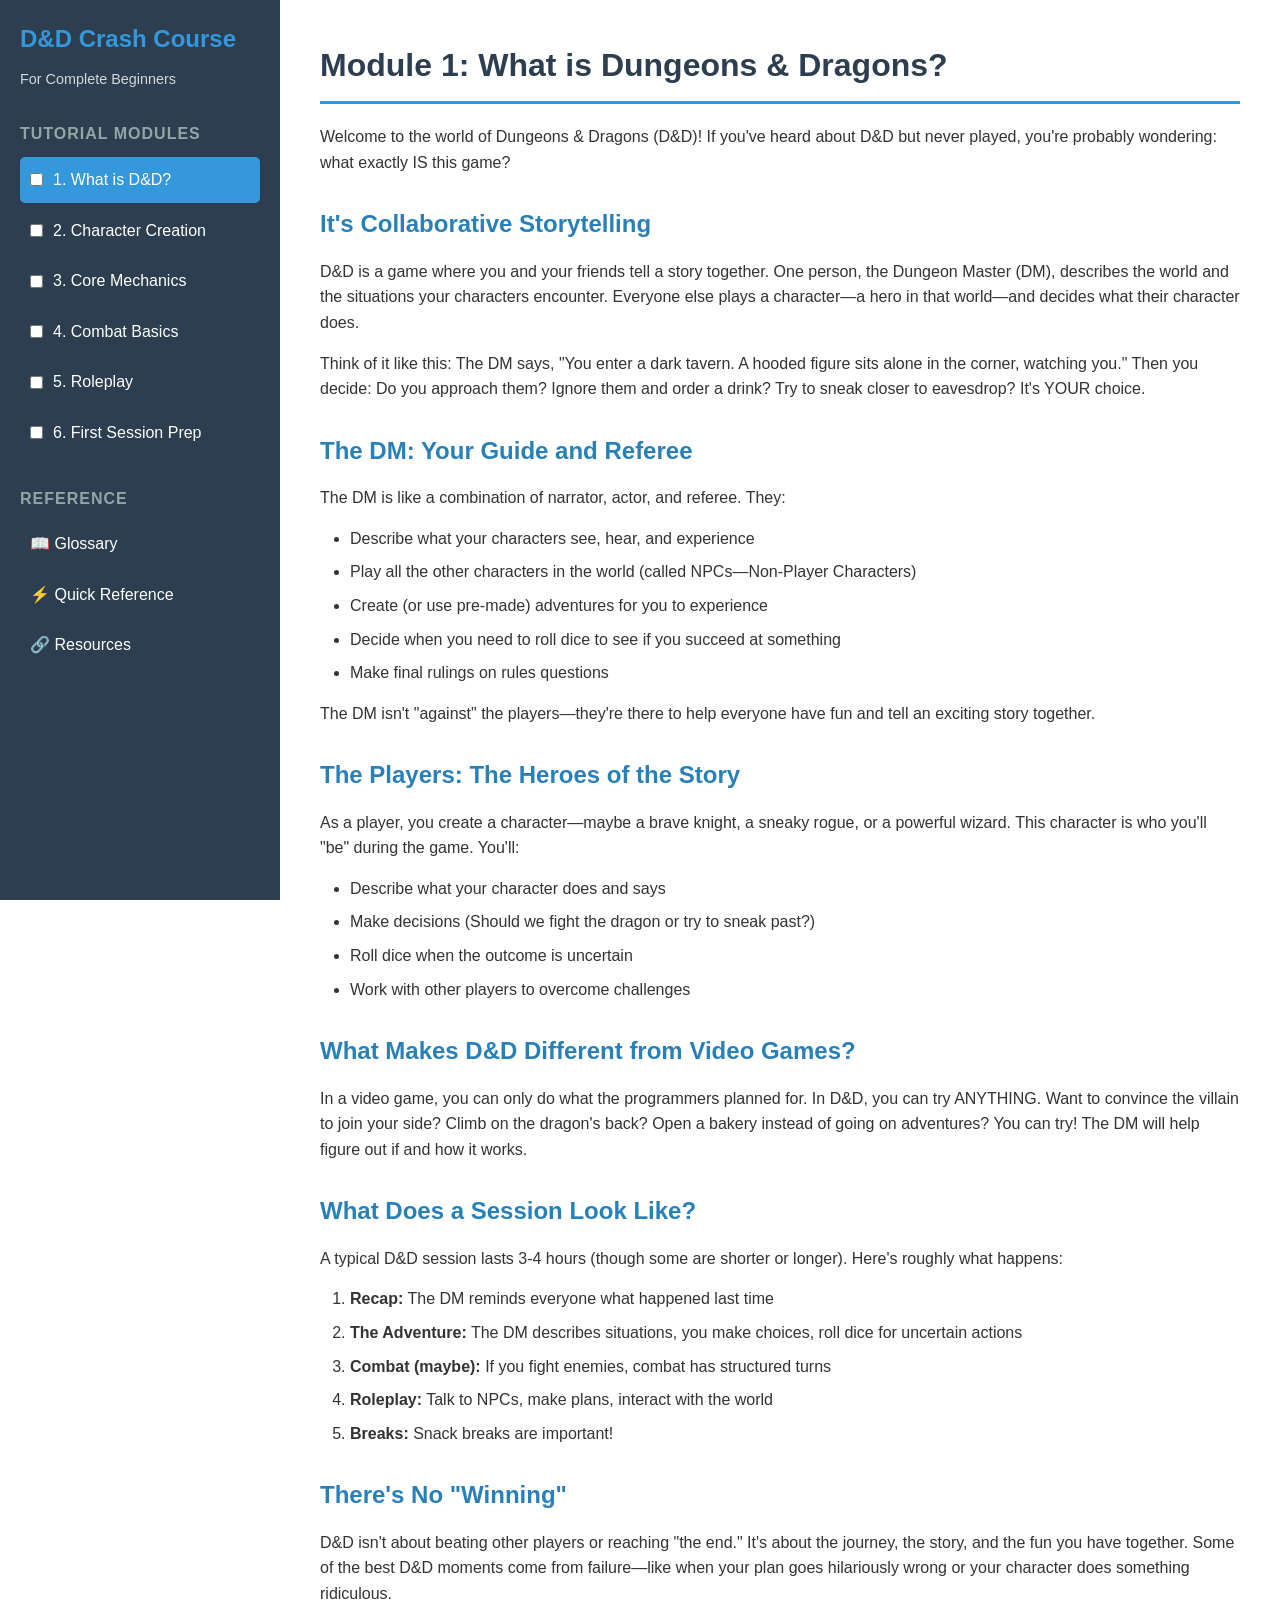
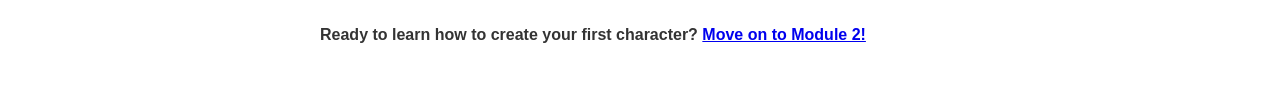
==== index.html @ a9139e5d "initial commit" ====
<!DOCTYPE html>
<html lang="en">
<head>
    <meta charset="UTF-8">
    <meta name="viewport" content="width=device-width, initial-scale=1.0">
    <title>D&D Crash Course - What is D&D?</title>
    <link rel="stylesheet" href="styles.css">
</head>
<body>
    <div class="container">
        <aside class="sidebar">
            <h1>D&D Crash Course</h1>
            <p>For Complete Beginners</p>

            <div class="nav-section">
                <h3>Tutorial Modules</h3>
                <a class="nav-item" href="index.html" data-page="index.html">
                    <input type="checkbox" id="check1">
                    <span>1. What is D&D?</span>
                </a>
                <a class="nav-item" href="character-creation.html" data-page="character-creation.html">
                    <input type="checkbox" id="check2">
                    <span>2. Character Creation</span>
                </a>
                <a class="nav-item" href="core-mechanics.html" data-page="core-mechanics.html">
                    <input type="checkbox" id="check3">
                    <span>3. Core Mechanics</span>
                </a>
                <a class="nav-item" href="combat.html" data-page="combat.html">
                    <input type="checkbox" id="check4">
                    <span>4. Combat Basics</span>
                </a>
                <a class="nav-item" href="roleplay.html" data-page="roleplay.html">
                    <input type="checkbox" id="check5">
                    <span>5. Roleplay</span>
                </a>
                <a class="nav-item" href="first-session.html" data-page="first-session.html">
                    <input type="checkbox" id="check6">
                    <span>6. First Session Prep</span>
                </a>
            </div>

            <div class="nav-section">
                <h3>Reference</h3>
                <a class="nav-item" href="reference.html#glossary" data-page="reference.html">
                    <span>📖 Glossary</span>
                </a>
                <a class="nav-item" href="reference.html#quickref" data-page="reference.html">
                    <span>⚡ Quick Reference</span>
                </a>
                <a class="nav-item" href="reference.html#resources" data-page="reference.html">
                    <span>🔗 Resources</span>
                </a>
            </div>
        </aside>

        <main class="main-content">
            <h2>Module 1: What is Dungeons &amp; Dragons?</h2>
            <p>Welcome to the world of Dungeons &amp; Dragons (D&amp;D)! If you've heard about D&amp;D but never played, you're probably wondering: what exactly IS this game?</p>

            <h3>It's Collaborative Storytelling</h3>
            <p>D&amp;D is a game where you and your friends tell a story together. One person, the Dungeon Master (DM), describes the world and the situations your characters encounter. Everyone else plays a character—a hero in that world—and decides what their character does.</p>
            <p>Think of it like this: The DM says, "You enter a dark tavern. A hooded figure sits alone in the corner, watching you." Then you decide: Do you approach them? Ignore them and order a drink? Try to sneak closer to eavesdrop? It's YOUR choice.</p>

            <h3>The DM: Your Guide and Referee</h3>
            <p>The DM is like a combination of narrator, actor, and referee. They:</p>
            <ul>
                <li>Describe what your characters see, hear, and experience</li>
                <li>Play all the other characters in the world (called NPCs—Non-Player Characters)</li>
                <li>Create (or use pre-made) adventures for you to experience</li>
                <li>Decide when you need to roll dice to see if you succeed at something</li>
                <li>Make final rulings on rules questions</li>
            </ul>
            <p>The DM isn't "against" the players—they're there to help everyone have fun and tell an exciting story together.</p>

            <h3>The Players: The Heroes of the Story</h3>
            <p>As a player, you create a character—maybe a brave knight, a sneaky rogue, or a powerful wizard. This character is who you'll "be" during the game. You'll:</p>
            <ul>
                <li>Describe what your character does and says</li>
                <li>Make decisions (Should we fight the dragon or try to sneak past?)</li>
                <li>Roll dice when the outcome is uncertain</li>
                <li>Work with other players to overcome challenges</li>
            </ul>

            <h3>What Makes D&amp;D Different from Video Games?</h3>
            <p>In a video game, you can only do what the programmers planned for. In D&amp;D, you can try ANYTHING. Want to convince the villain to join your side? Climb on the dragon's back? Open a bakery instead of going on adventures? You can try! The DM will help figure out if and how it works.</p>

            <h3>What Does a Session Look Like?</h3>
            <p>A typical D&amp;D session lasts 3-4 hours (though some are shorter or longer). Here's roughly what happens:</p>
            <ol>
                <li><strong>Recap:</strong> The DM reminds everyone what happened last time</li>
                <li><strong>The Adventure:</strong> The DM describes situations, you make choices, roll dice for uncertain actions</li>
                <li><strong>Combat (maybe):</strong> If you fight enemies, combat has structured turns</li>
                <li><strong>Roleplay:</strong> Talk to NPCs, make plans, interact with the world</li>
                <li><strong>Breaks:</strong> Snack breaks are important!</li>
            </ol>

            <h3>There's No "Winning"</h3>
            <p>D&amp;D isn't about beating other players or reaching "the end." It's about the journey, the story, and the fun you have together. Some of the best D&amp;D moments come from failure—like when your plan goes hilariously wrong or your character does something ridiculous.</p>

            <p><strong>Ready to learn how to create your first character? <a href="character-creation.html">Move on to Module 2!</a></strong></p>
        </main>
    </div>

    <script src="script.js"></script>
</body>
</html>
---- styles.css ----
* {
    margin: 0;
    padding: 0;
    box-sizing: border-box;
}

body {
    font-family: 'Segoe UI', Tahoma, Geneva, Verdana, sans-serif;
    line-height: 1.6;
    color: #333;
    background-color: #f4f4f4;
}

.container {
    display: flex;
    max-width: 1400px;
    margin: 0 auto;
    background: white;
    min-height: 100vh;
}

.sidebar {
    width: 280px;
    background-color: #2c3e50;
    color: white;
    padding: 20px;
    position: sticky;
    top: 0;
    height: 100vh;
    overflow-y: auto;
}

.sidebar h1 {
    font-size: 1.5rem;
    margin-bottom: 10px;
    color: #3498db;
}

.sidebar p {
    font-size: 0.9rem;
    margin-bottom: 30px;
    opacity: 0.8;
}

.nav-section {
    margin-bottom: 30px;
}

.nav-section h3 {
    font-size: 1rem;
    margin-bottom: 10px;
    color: #95a5a6;
    text-transform: uppercase;
    letter-spacing: 1px;
}

.nav-item {
    display: flex;
    align-items: center;
    padding: 10px;
    margin-bottom: 5px;
    cursor: pointer;
    border-radius: 5px;
    transition: background 0.3s;
    text-decoration: none;
    color: white;
}

.nav-item:hover {
    background-color: #34495e;
}

.nav-item.active {
    background-color: #3498db;
}

.nav-item input[type="checkbox"] {
    margin-right: 10px;
}

.main-content {
    flex: 1;
    padding: 40px;
    overflow-y: auto;
}

.main-content h2 {
    color: #2c3e50;
    font-size: 2rem;
    margin-bottom: 20px;
    padding-bottom: 10px;
    border-bottom: 3px solid #3498db;
}

.main-content h3 {
    color: #2980b9;
    font-size: 1.5rem;
    margin-top: 30px;
    margin-bottom: 15px;
}

.main-content p {
    margin-bottom: 15px;
}

.main-content ul,
.main-content ol {
    margin-left: 30px;
    margin-bottom: 15px;
}

.main-content li {
    margin-bottom: 8px;
}

table {
    width: 100%;
    border-collapse: collapse;
    margin: 20px 0;
}

th, td {
    border: 1px solid #ddd;
    padding: 12px;
    text-align: left;
}

th {
    background-color: #3498db;
    color: white;
}

tr:nth-child(even) {
    background-color: #f2f2f2;
}

.example-box {
    background-color: #ecf0f1;
    border-left: 4px solid #3498db;
    padding: 15px;
    margin: 20px 0;
}

.formula {
    background-color: #2c3e50;
    color: white;
    padding: 10px;
    border-radius: 5px;
    font-family: monospace;
    margin: 15px 0;
    text-align: center;
    font-size: 1.1rem;
}

.glossary-term {
    margin-bottom: 15px;
}

.glossary-term strong {
    color: #2980b9;
}

@media (max-width: 768px) {
    .container {
        flex-direction: column;
    }

    .sidebar {
        width: 100%;
        height: auto;
        position: relative;
    }

    .main-content {
        padding: 20px;
    }
}
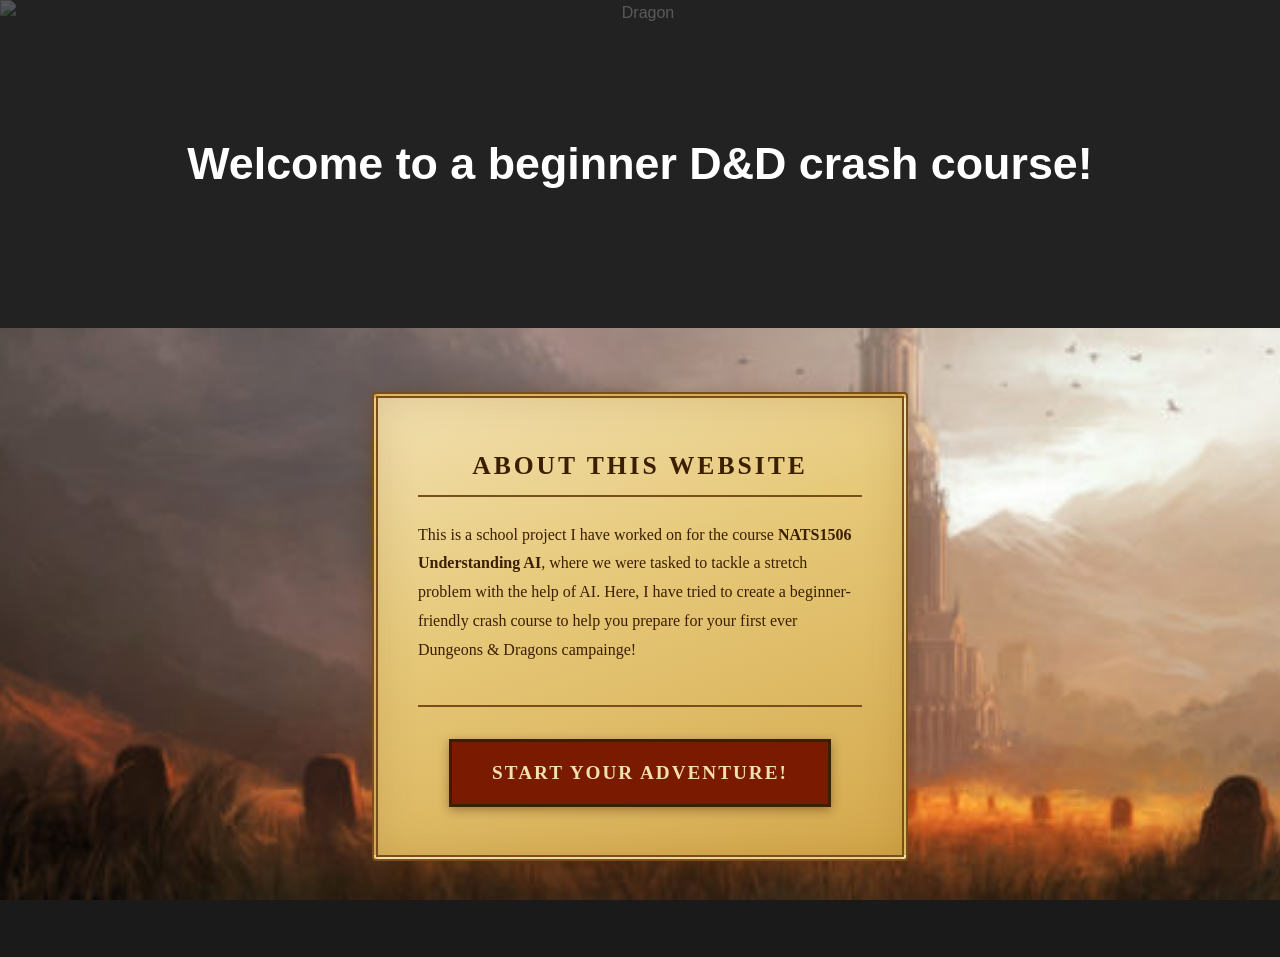
==== commit a33fff24: "various interactive features" ====
--- a/index.html
+++ b/index.html
@@ -7,101 +7,62 @@
     <link rel="stylesheet" href="styles.css">
 </head>
 <body>
-    <div class="container">
-        <aside class="sidebar">
-            <h1>D&D Crash Course</h1>
-            <p>For Complete Beginners</p>
 
-            <div class="nav-section">
-                <h3>Tutorial Modules</h3>
-                <a class="nav-item" href="index.html" data-page="index.html">
-                    <input type="checkbox" id="check1">
-                    <span>1. What is D&D?</span>
-                </a>
-                <a class="nav-item" href="character-creation.html" data-page="character-creation.html">
-                    <input type="checkbox" id="check2">
-                    <span>2. Character Creation</span>
-                </a>
-                <a class="nav-item" href="core-mechanics.html" data-page="core-mechanics.html">
-                    <input type="checkbox" id="check3">
-                    <span>3. Core Mechanics</span>
-                </a>
-                <a class="nav-item" href="combat.html" data-page="combat.html">
-                    <input type="checkbox" id="check4">
-                    <span>4. Combat Basics</span>
-                </a>
-                <a class="nav-item" href="roleplay.html" data-page="roleplay.html">
-                    <input type="checkbox" id="check5">
-                    <span>5. Roleplay</span>
-                </a>
-                <a class="nav-item" href="first-session.html" data-page="first-session.html">
-                    <input type="checkbox" id="check6">
-                    <span>6. First Session Prep</span>
-                </a>
+<html lang="en">
+<head>
+    <meta charset="UTF-8">
+    <meta name="viewport" content="width=device-width, initial-scale=1.0">
+    <title>D&D Crash Course - Landing Page</title>
+    <link rel="stylesheet" href="styles.css">
+</head>
+<body>
+    <header style="text-align:center; padding: 8rem 1rem; background: #222; color: #fff; position: relative; overflow: hidden;">
+        <img src="Images/spiritdragon_olivierbernard_full.jpg" alt="Dragon" style="position: absolute; top: 0; left: 0; width: 100%; height: 100%; object-fit: cover; object-position: center 20%; opacity: 0.25; pointer-events: none;">
+        <div style="position: relative; z-index: 1;">
+            <h1 style="font-size: 2.8rem; margin: 0;">Welcome to a beginner D&D crash course!</h1>
+        </div>
+    </header>
+    <main style="max-width: 600px; margin: 2rem auto; padding: 2rem; background: transparent;">
+        <section style="
+            margin-bottom: 2rem;
+            background: linear-gradient(160deg, #f2e0b0 0%, #e6c97a 40%, #d4a84b 100%);
+            border: 6px double #7a4e1a;
+            border-radius: 4px;
+            padding: 3rem 2.5rem;
+            box-shadow: 0 4px 24px rgba(80,40,0,0.35), inset 0 0 40px rgba(120,70,0,0.18);
+            position: relative;
+            font-family: Georgia, 'Times New Roman', serif;
+            text-align: center;
+        ">
+            <h2 style="
+                text-align: center;
+                font-size: 1.6rem;
+                letter-spacing: 3px;
+                text-transform: uppercase;
+                color: #3b1f00;
+                border-bottom: 2px solid #7a4e1a;
+                padding-bottom: 0.5rem;
+                margin-bottom: 1.5rem;
+            ">About This Website</h2>
+            <p style="color: #3b1f00; line-height: 1.8; text-align: left; margin-bottom: 2.5rem;">This is a school project I have worked on for the course <strong>NATS1506 Understanding AI</strong>, where we were tasked to tackle a stretch problem with the help of AI. Here, I have tried to create a beginner-friendly crash course to help you prepare for your first ever Dungeons & Dragons campainge!</p>
+            <div style="border-top: 2px solid #7a4e1a; padding-top: 2rem;">
+                <a href="what-is-dnd.html" style="
+                    display: inline-block;
+                    padding: 1rem 2.5rem;
+                    background: #7a1a00;
+                    color: #f2e0b0;
+                    font-size: 1.2rem;
+                    font-family: Georgia, 'Times New Roman', serif;
+                    font-weight: bold;
+                    letter-spacing: 2px;
+                    text-transform: uppercase;
+                    text-decoration: none;
+                    border: 3px solid #3b1f00;
+                    box-shadow: 0 3px 10px rgba(60,20,0,0.4);
+                    transition: background 0.2s;
+                ">Start Your Adventure!</a>
             </div>
-
-            <div class="nav-section">
-                <h3>Reference</h3>
-                <a class="nav-item" href="reference.html#glossary" data-page="reference.html">
-                    <span>📖 Glossary</span>
-                </a>
-                <a class="nav-item" href="reference.html#quickref" data-page="reference.html">
-                    <span>⚡ Quick Reference</span>
-                </a>
-                <a class="nav-item" href="reference.html#resources" data-page="reference.html">
-                    <span>🔗 Resources</span>
-                </a>
-            </div>
-        </aside>
-
-        <main class="main-content">
-            <h2>Module 1: What is Dungeons &amp; Dragons?</h2>
-            <p>Welcome to the world of Dungeons &amp; Dragons (D&amp;D)! If you've heard about D&amp;D but never played, you're probably wondering: what exactly IS this game?</p>
-
-            <h3>It's Collaborative Storytelling</h3>
-            <p>D&amp;D is a game where you and your friends tell a story together. One person, the Dungeon Master (DM), describes the world and the situations your characters encounter. Everyone else plays a character—a hero in that world—and decides what their character does.</p>
-            <p>Think of it like this: The DM says, "You enter a dark tavern. A hooded figure sits alone in the corner, watching you." Then you decide: Do you approach them? Ignore them and order a drink? Try to sneak closer to eavesdrop? It's YOUR choice.</p>
-
-            <h3>The DM: Your Guide and Referee</h3>
-            <p>The DM is like a combination of narrator, actor, and referee. They:</p>
-            <ul>
-                <li>Describe what your characters see, hear, and experience</li>
-                <li>Play all the other characters in the world (called NPCs—Non-Player Characters)</li>
-                <li>Create (or use pre-made) adventures for you to experience</li>
-                <li>Decide when you need to roll dice to see if you succeed at something</li>
-                <li>Make final rulings on rules questions</li>
-            </ul>
-            <p>The DM isn't "against" the players—they're there to help everyone have fun and tell an exciting story together.</p>
-
-            <h3>The Players: The Heroes of the Story</h3>
-            <p>As a player, you create a character—maybe a brave knight, a sneaky rogue, or a powerful wizard. This character is who you'll "be" during the game. You'll:</p>
-            <ul>
-                <li>Describe what your character does and says</li>
-                <li>Make decisions (Should we fight the dragon or try to sneak past?)</li>
-                <li>Roll dice when the outcome is uncertain</li>
-                <li>Work with other players to overcome challenges</li>
-            </ul>
-
-            <h3>What Makes D&amp;D Different from Video Games?</h3>
-            <p>In a video game, you can only do what the programmers planned for. In D&amp;D, you can try ANYTHING. Want to convince the villain to join your side? Climb on the dragon's back? Open a bakery instead of going on adventures? You can try! The DM will help figure out if and how it works.</p>
-
-            <h3>What Does a Session Look Like?</h3>
-            <p>A typical D&amp;D session lasts 3-4 hours (though some are shorter or longer). Here's roughly what happens:</p>
-            <ol>
-                <li><strong>Recap:</strong> The DM reminds everyone what happened last time</li>
-                <li><strong>The Adventure:</strong> The DM describes situations, you make choices, roll dice for uncertain actions</li>
-                <li><strong>Combat (maybe):</strong> If you fight enemies, combat has structured turns</li>
-                <li><strong>Roleplay:</strong> Talk to NPCs, make plans, interact with the world</li>
-                <li><strong>Breaks:</strong> Snack breaks are important!</li>
-            </ol>
-
-            <h3>There's No "Winning"</h3>
-            <p>D&amp;D isn't about beating other players or reaching "the end." It's about the journey, the story, and the fun you have together. Some of the best D&amp;D moments come from failure—like when your plan goes hilariously wrong or your character does something ridiculous.</p>
-
-            <p><strong>Ready to learn how to create your first character? <a href="character-creation.html">Move on to Module 2!</a></strong></p>
-        </main>
-    </div>
-
-    <script src="script.js"></script>
+        </section>
+    </main>
 </body>
 </html>
--- a/styles.css
+++ b/styles.css
@@ -8,14 +8,18 @@
     font-family: 'Segoe UI', Tahoma, Geneva, Verdana, sans-serif;
     line-height: 1.6;
     color: #333;
-    background-color: #f4f4f4;
+    background-color: #1a1a1a;
+    background-image: url('Images/background.jpg');
+    background-size: cover;
+    background-attachment: fixed;
+    background-position: center 20%;
 }
 
 .container {
     display: flex;
     max-width: 1400px;
     margin: 0 auto;
-    background: white;
+    background: rgba(255, 255, 255, 0.80);
     min-height: 100vh;
 }
 
@@ -156,6 +160,56 @@
     margin-bottom: 15px;
 }
 
+/* Tooltips */
+.tip {
+    position: relative;
+    cursor: help;
+    color: #2980b9;
+    border-bottom: 1px dotted #2980b9;
+    font-weight: 500;
+}
+
+.tip::before {
+    content: attr(data-tip);
+    position: absolute;
+    bottom: calc(100% + 8px);
+    left: 50%;
+    transform: translateX(-50%);
+    background: #2c3e50;
+    color: #fff;
+    padding: 7px 11px;
+    border-radius: 5px;
+    font-size: 0.82rem;
+    font-weight: normal;
+    line-height: 1.4;
+    width: max-content;
+    max-width: 230px;
+    white-space: normal;
+    opacity: 0;
+    pointer-events: none;
+    transition: opacity 0.2s;
+    z-index: 200;
+}
+
+.tip::after {
+    content: '';
+    position: absolute;
+    bottom: calc(100% + 3px);
+    left: 50%;
+    transform: translateX(-50%);
+    border: 5px solid transparent;
+    border-top-color: #2c3e50;
+    opacity: 0;
+    pointer-events: none;
+    transition: opacity 0.2s;
+    z-index: 200;
+}
+
+.tip:hover::before,
+.tip:hover::after {
+    opacity: 1;
+}
+
 .glossary-term strong {
     color: #2980b9;
 }
--- a/styles.css
+++ b/styles.css
@@ -8,14 +8,18 @@
     font-family: 'Segoe UI', Tahoma, Geneva, Verdana, sans-serif;
     line-height: 1.6;
     color: #333;
-    background-color: #f4f4f4;
+    background-color: #1a1a1a;
+    background-image: url('Images/background.jpg');
+    background-size: cover;
+    background-attachment: fixed;
+    background-position: center 20%;
 }
 
 .container {
     display: flex;
     max-width: 1400px;
     margin: 0 auto;
-    background: white;
+    background: rgba(255, 255, 255, 0.80);
     min-height: 100vh;
 }
 
@@ -156,6 +160,56 @@
     margin-bottom: 15px;
 }
 
+/* Tooltips */
+.tip {
+    position: relative;
+    cursor: help;
+    color: #2980b9;
+    border-bottom: 1px dotted #2980b9;
+    font-weight: 500;
+}
+
+.tip::before {
+    content: attr(data-tip);
+    position: absolute;
+    bottom: calc(100% + 8px);
+    left: 50%;
+    transform: translateX(-50%);
+    background: #2c3e50;
+    color: #fff;
+    padding: 7px 11px;
+    border-radius: 5px;
+    font-size: 0.82rem;
+    font-weight: normal;
+    line-height: 1.4;
+    width: max-content;
+    max-width: 230px;
+    white-space: normal;
+    opacity: 0;
+    pointer-events: none;
+    transition: opacity 0.2s;
+    z-index: 200;
+}
+
+.tip::after {
+    content: '';
+    position: absolute;
+    bottom: calc(100% + 3px);
+    left: 50%;
+    transform: translateX(-50%);
+    border: 5px solid transparent;
+    border-top-color: #2c3e50;
+    opacity: 0;
+    pointer-events: none;
+    transition: opacity 0.2s;
+    z-index: 200;
+}
+
+.tip:hover::before,
+.tip:hover::after {
+    opacity: 1;
+}
+
 .glossary-term strong {
     color: #2980b9;
 }
